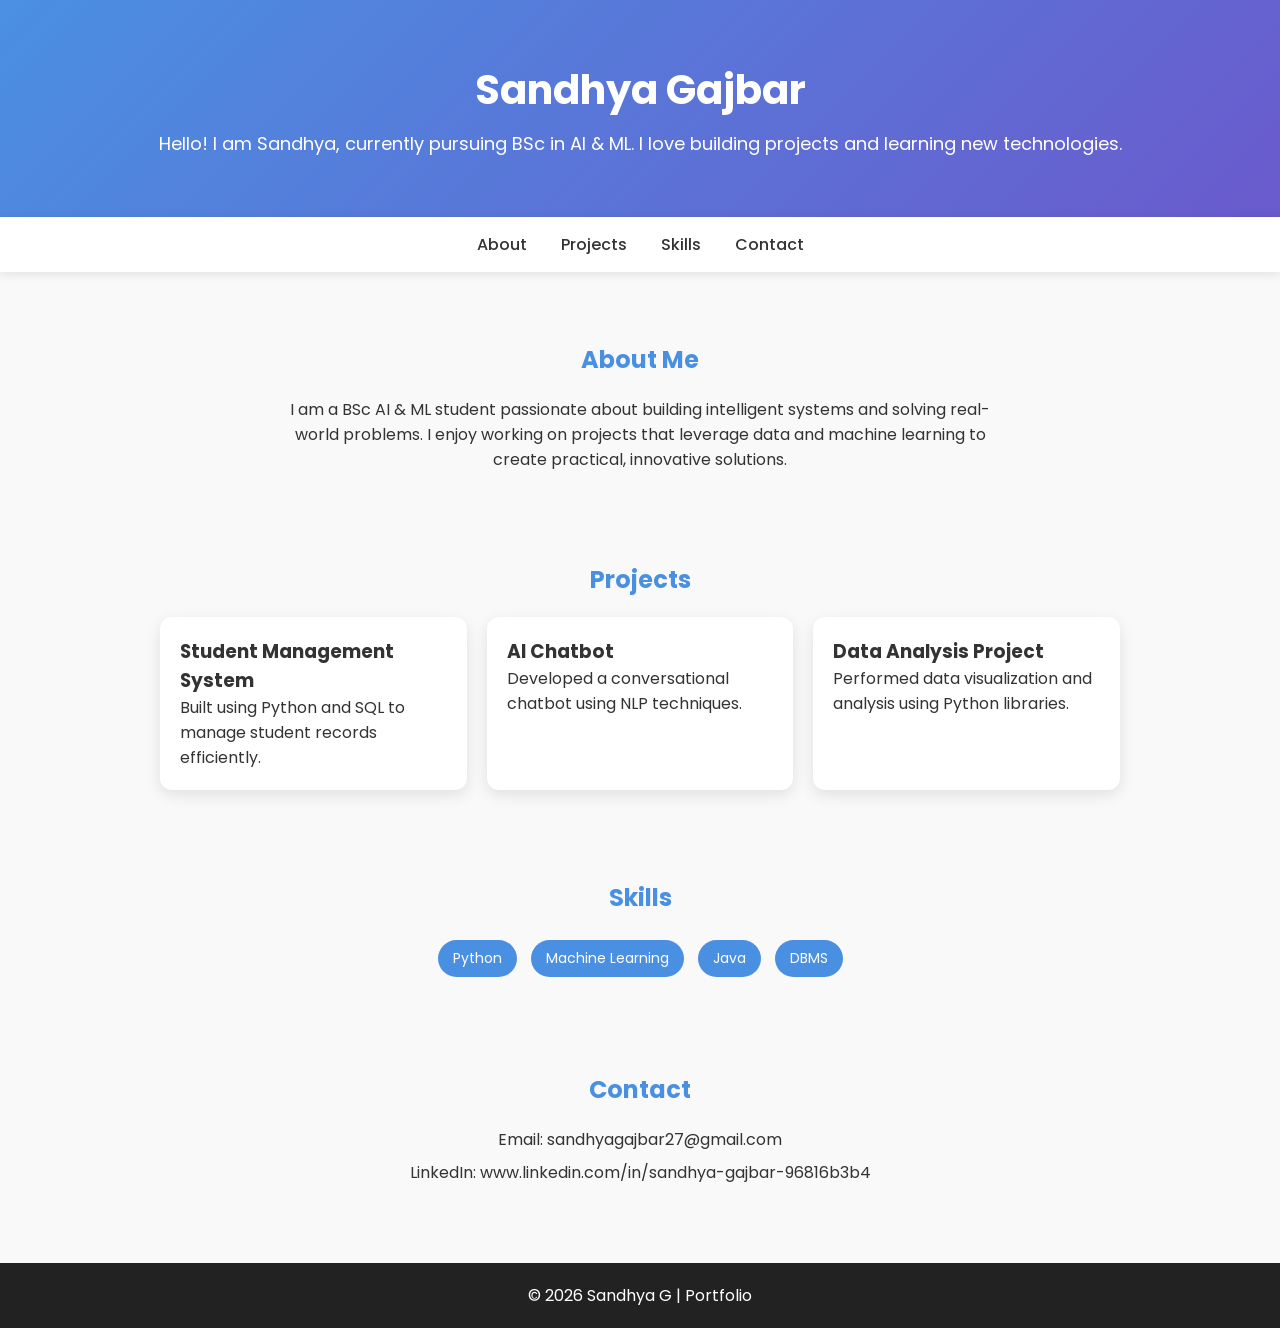
==== index.html @ dcdbf5dd "index.html" ====
<!DOCTYPE html>
<html lang="en">
<head>
    <meta charset="UTF-8">
    <title>Sandhya | AI & ML Portfolio</title>
    <meta name="viewport" content="width=device-width, initial-scale=1.0">

    <!-- Google Font -->
    <link href="https://fonts.googleapis.com/css2?family=Poppins:wght@300;400;600&display=swap" rel="stylesheet">

    <style>
        * {
            margin: 0;
            padding: 0;
            box-sizing: border-box;
        }

        body {
            font-family: 'Poppins', sans-serif;
            background: #f9f9f9;
            color: #333;
        }

        header {
            background: linear-gradient(135deg, #4a90e2, #6a5acd);
            color: white;
            text-align: center;
            padding: 60px 20px;
        }

        header h1 {
            font-size: 40px;
        }

        header p {
            margin-top: 10px;
            font-size: 18px;
        }

        nav {
            background: white;
            padding: 15px;
            text-align: center;
            box-shadow: 0 2px 10px rgba(0,0,0,0.1);
            position: sticky;
            top: 0;
        }

        nav a {
            margin: 0 15px;
            text-decoration: none;
            color: #333;
            font-weight: 500;
            transition: 0.3s;
        }

        nav a:hover {
            color: #4a90e2;
        }

        section {
            max-width: 1000px;
            margin: 50px auto;
            padding: 20px;
        }

        h2 {
            margin-bottom: 20px;
            text-align: center;
            color: #4a90e2;
        }

        .projects {
            display: grid;
            grid-template-columns: repeat(auto-fit, minmax(250px, 1fr));
            gap: 20px;
        }

        .card {
            background: white;
            padding: 20px;
            border-radius: 12px;
            box-shadow: 0 5px 15px rgba(0,0,0,0.1);
            transition: 0.3s;
        }

        .card:hover {
            transform: translateY(-8px);
        }

        ul {
            list-style: none;
            text-align: center;
        }

        ul li {
            display: inline-block;
            background: #4a90e2;
            color: white;
            padding: 8px 15px;
            margin: 5px;
            border-radius: 20px;
            font-size: 14px;
        }

        .contact p {
            text-align: center;
            margin: 8px 0;
        }

        footer {
            text-align: center;
            padding: 20px;
            background: #222;
            color: white;
            margin-top: 50px;
        }

        @media(max-width: 600px) {
            header h1 {
                font-size: 28px;
            }
        }

    </style>
</head>

<body>

<header>
    <h1>Sandhya Gajbar</h1>
    <p>Hello! I am Sandhya, currently pursuing BSc in AI & ML. 
       I love building projects and learning new technologies.</p>
</header>

<nav>
    <a href="#about">About</a>
    <a href="#projects">Projects</a>
    <a href="#skills">Skills</a>
    <a href="#contact">Contact</a>
</nav>

<section id="about">
    <h2>About Me</h2>
    <p style="text-align:center; max-width:700px; margin:auto;">
       I am a BSc AI & ML student passionate about building intelligent systems and solving real-world problems. I enjoy working on projects that leverage data and machine learning to create practical, innovative solutions.
    </p>
</section>

<section id="projects">
    <h2>Projects</h2>
    <div class="projects">
        <div class="card">
            <h3>Student Management System</h3>
            <p>Built using Python and SQL to manage student records efficiently.</p>
        </div>

        <div class="card">
            <h3>AI Chatbot</h3>
            <p>Developed a conversational chatbot using NLP techniques.</p>
        </div>

        <div class="card">
            <h3>Data Analysis Project</h3>
            <p>Performed data visualization and analysis using Python libraries.</p>
        </div>
    </div>
</section>

<section id="skills">
    <h2>Skills</h2>
    <ul>
        <li>Python</li>
        <li>Machine Learning</li>
        <li>Java</li>
        <li>DBMS</li>
    </ul>
</section>

<section id="contact" class="contact">
    <h2>Contact</h2>
    <p>Email: sandhyagajbar27@gmail.com</p>
    <p>LinkedIn: www.linkedin.com/in/sandhya-gajbar-96816b3b4</p>
</section>

<footer>
    <p>© 2026 Sandhya G | Portfolio</p>
</footer>

</body>
</html>
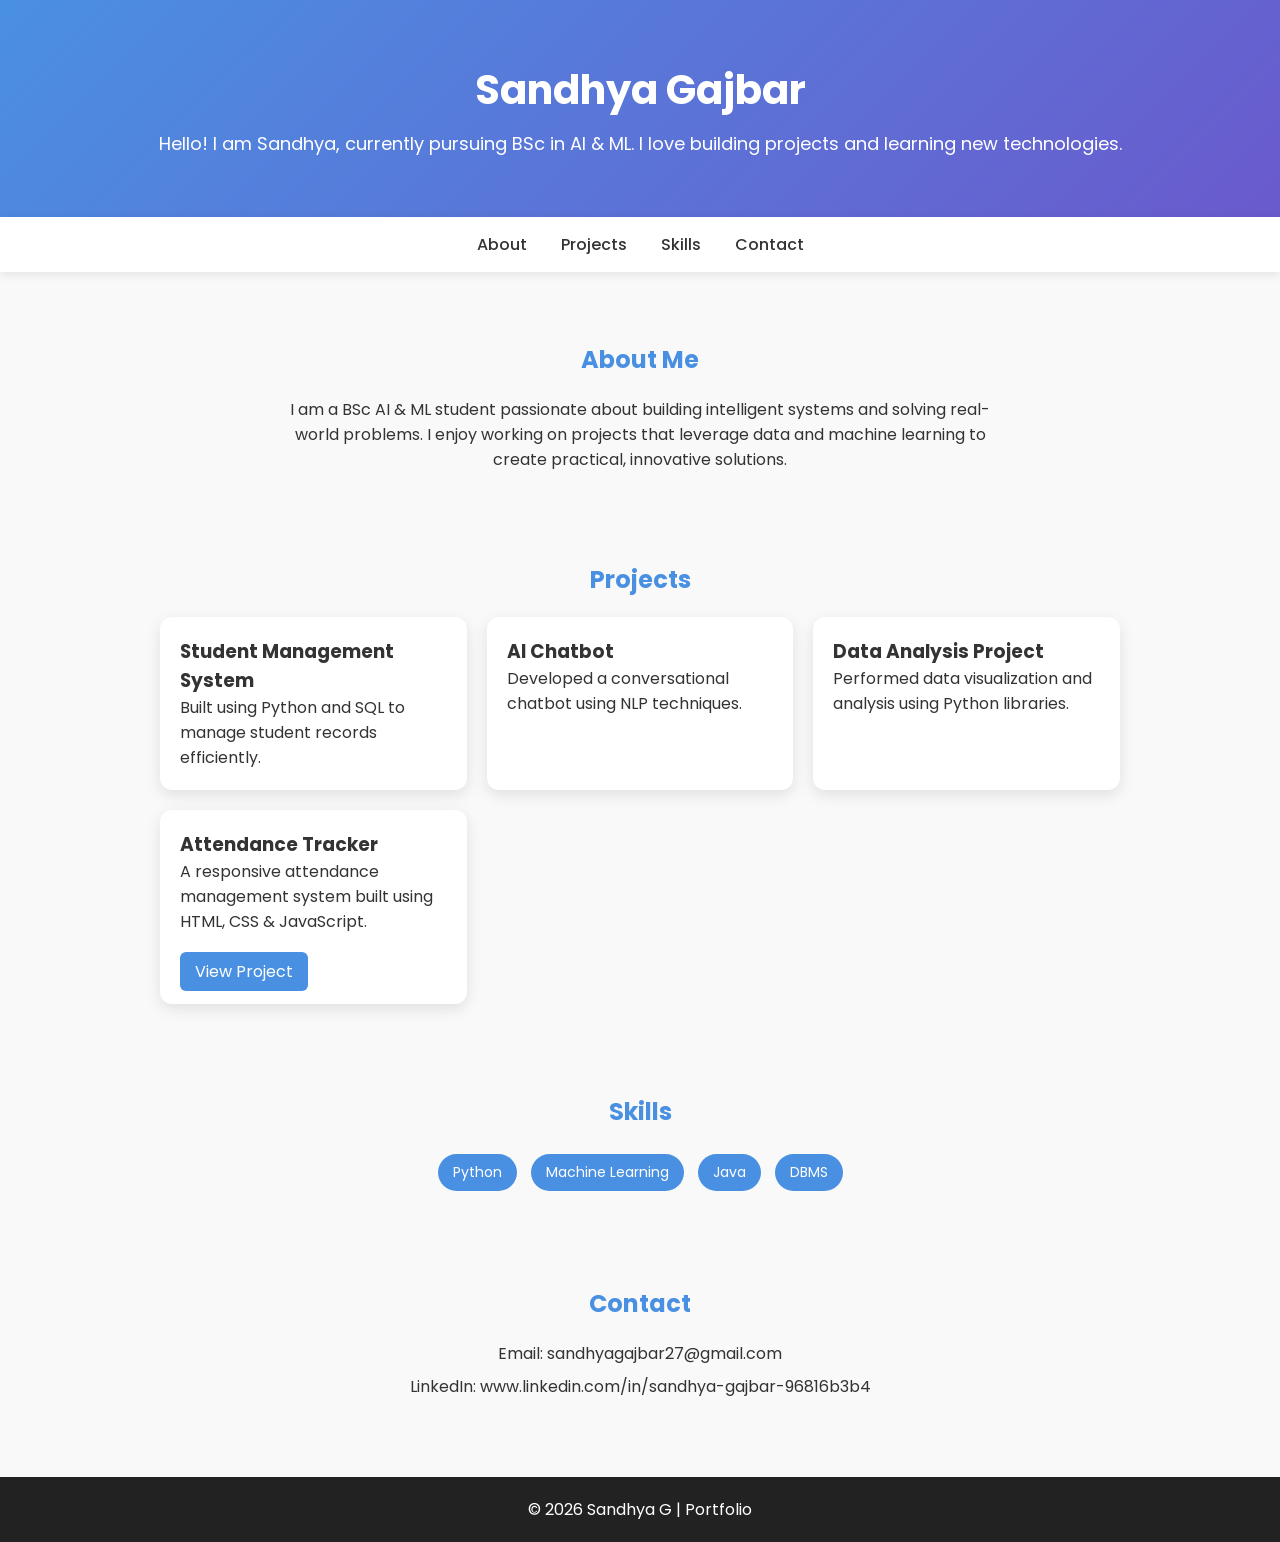
==== commit 85913fa1: "index.html" ====
--- a/index.html
+++ b/index.html
@@ -164,6 +164,16 @@
             <h3>Data Analysis Project</h3>
             <p>Performed data visualization and analysis using Python libraries.</p>
         </div>
+        
+        <div class="card">
+            <h3>Attendance Tracker</h3>
+            <p>A responsive attendance management system built using HTML, CSS & JavaScript.</p>
+            <br>
+            <a href="attendance.html" target="_blank"
+               style="text-decoration:none; color:white; background:#4a90e2; padding:8px 15px; border-radius:6px;">
+               View Project
+            </a>
+        </div>
     </div>
 </section>
 
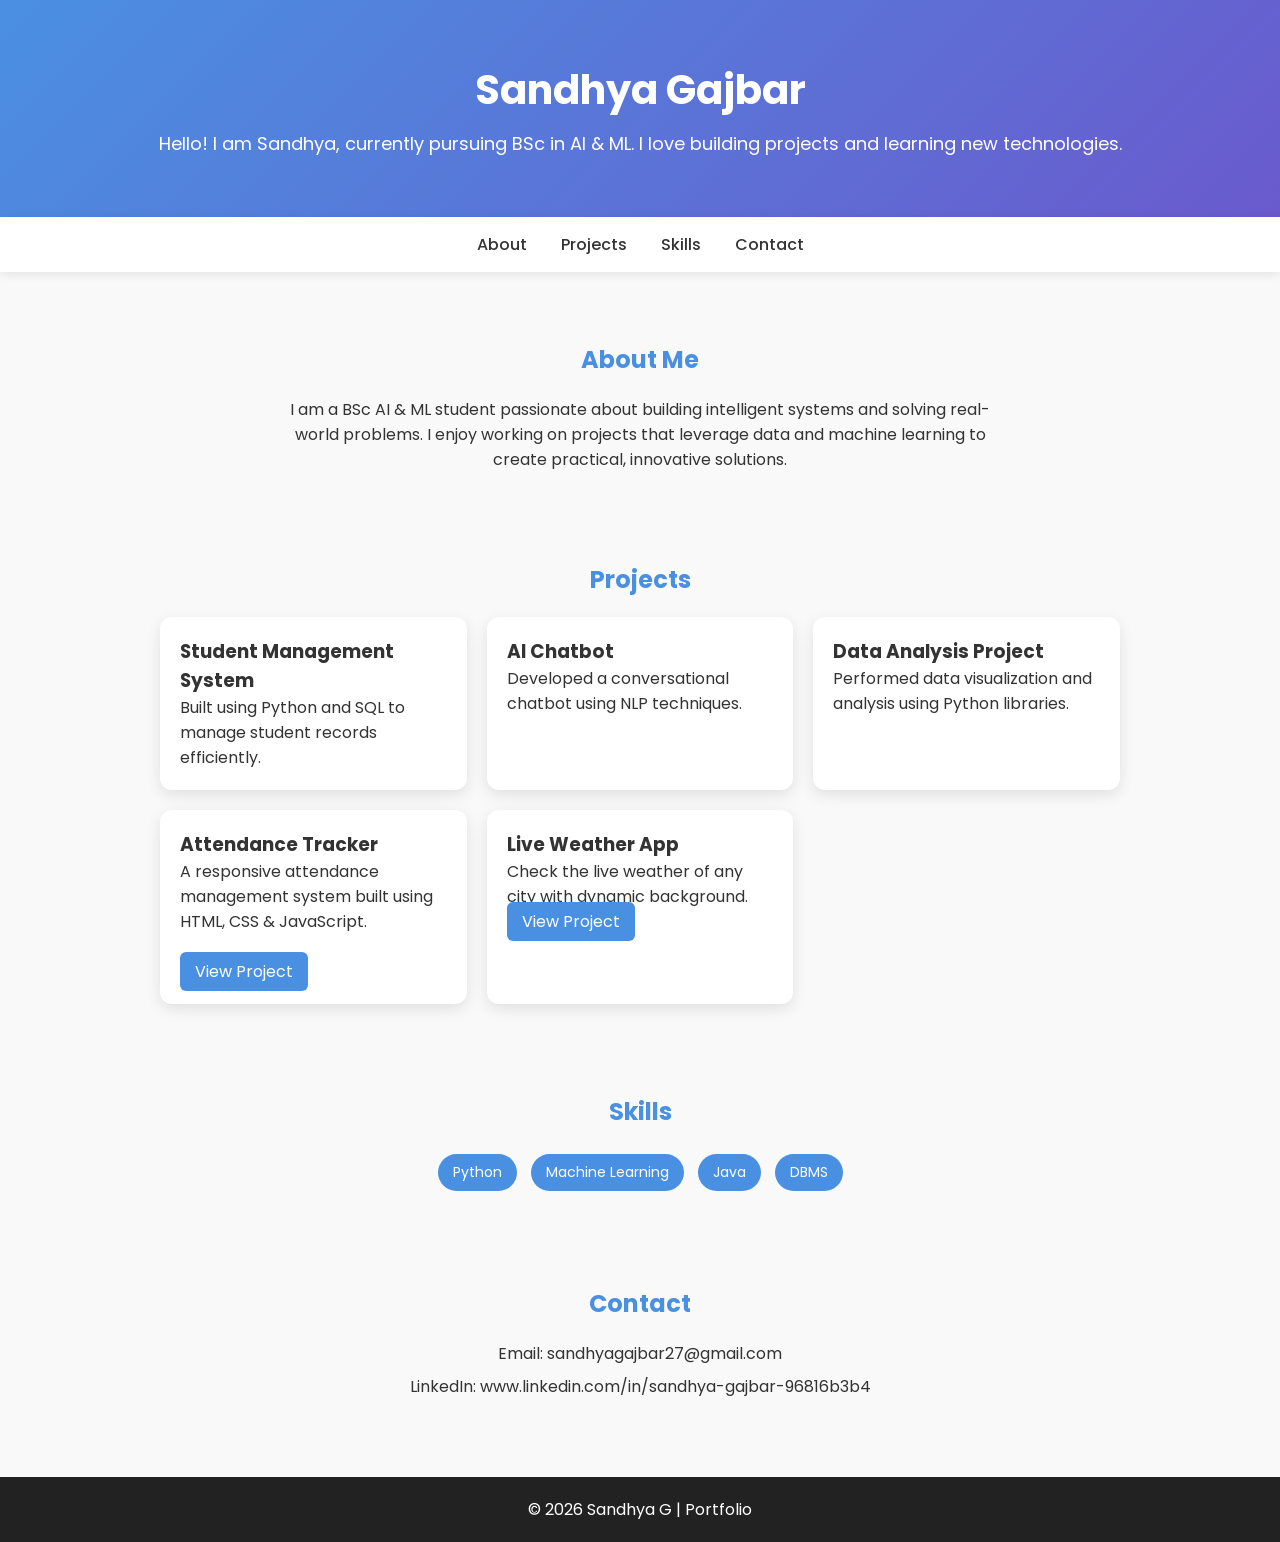
==== commit 7587a1a8: "Add 'Live Weather App' project section Added a new project 'Live Weather App' to showcase dynamic we" ====
--- a/index.html
+++ b/index.html
@@ -165,15 +165,24 @@
             <p>Performed data visualization and analysis using Python libraries.</p>
         </div>
         
-        <div class="card">
-            <h3>Attendance Tracker</h3>
-            <p>A responsive attendance management system built using HTML, CSS & JavaScript.</p>
-            <br>
-            <a href="attendance.html" target="_blank"
-               style="text-decoration:none; color:white; background:#4a90e2; padding:8px 15px; border-radius:6px;">
-               View Project
-            </a>
-        </div>
+      <div class="card">
+    <h3>Attendance Tracker</h3>
+    <p>A responsive attendance management system built using HTML, CSS & JavaScript.</p>
+    <br>
+    <a href="attendance.html" target="_blank"
+       style="text-decoration:none; color:white; background:#4a90e2; padding:8px 15px; border-radius:6px;">
+       View Project
+    </a>
+</div>
+        <div class="card">
+  <h3>Live Weather App</h3>
+  <p>Check the live weather of any city with dynamic background.</p>
+  <a href="weather-api-app/weather.html" target="_blank"
+     style="text-decoration:none; color:white; background:#4a90e2; padding:8px 15px; border-radius:6px;">
+     View Project
+  </a>
+</div>
+        
     </div>
 </section>
 
@@ -198,4 +207,7 @@
 </footer>
 
 </body>
-</html>+
+</html>
+
+
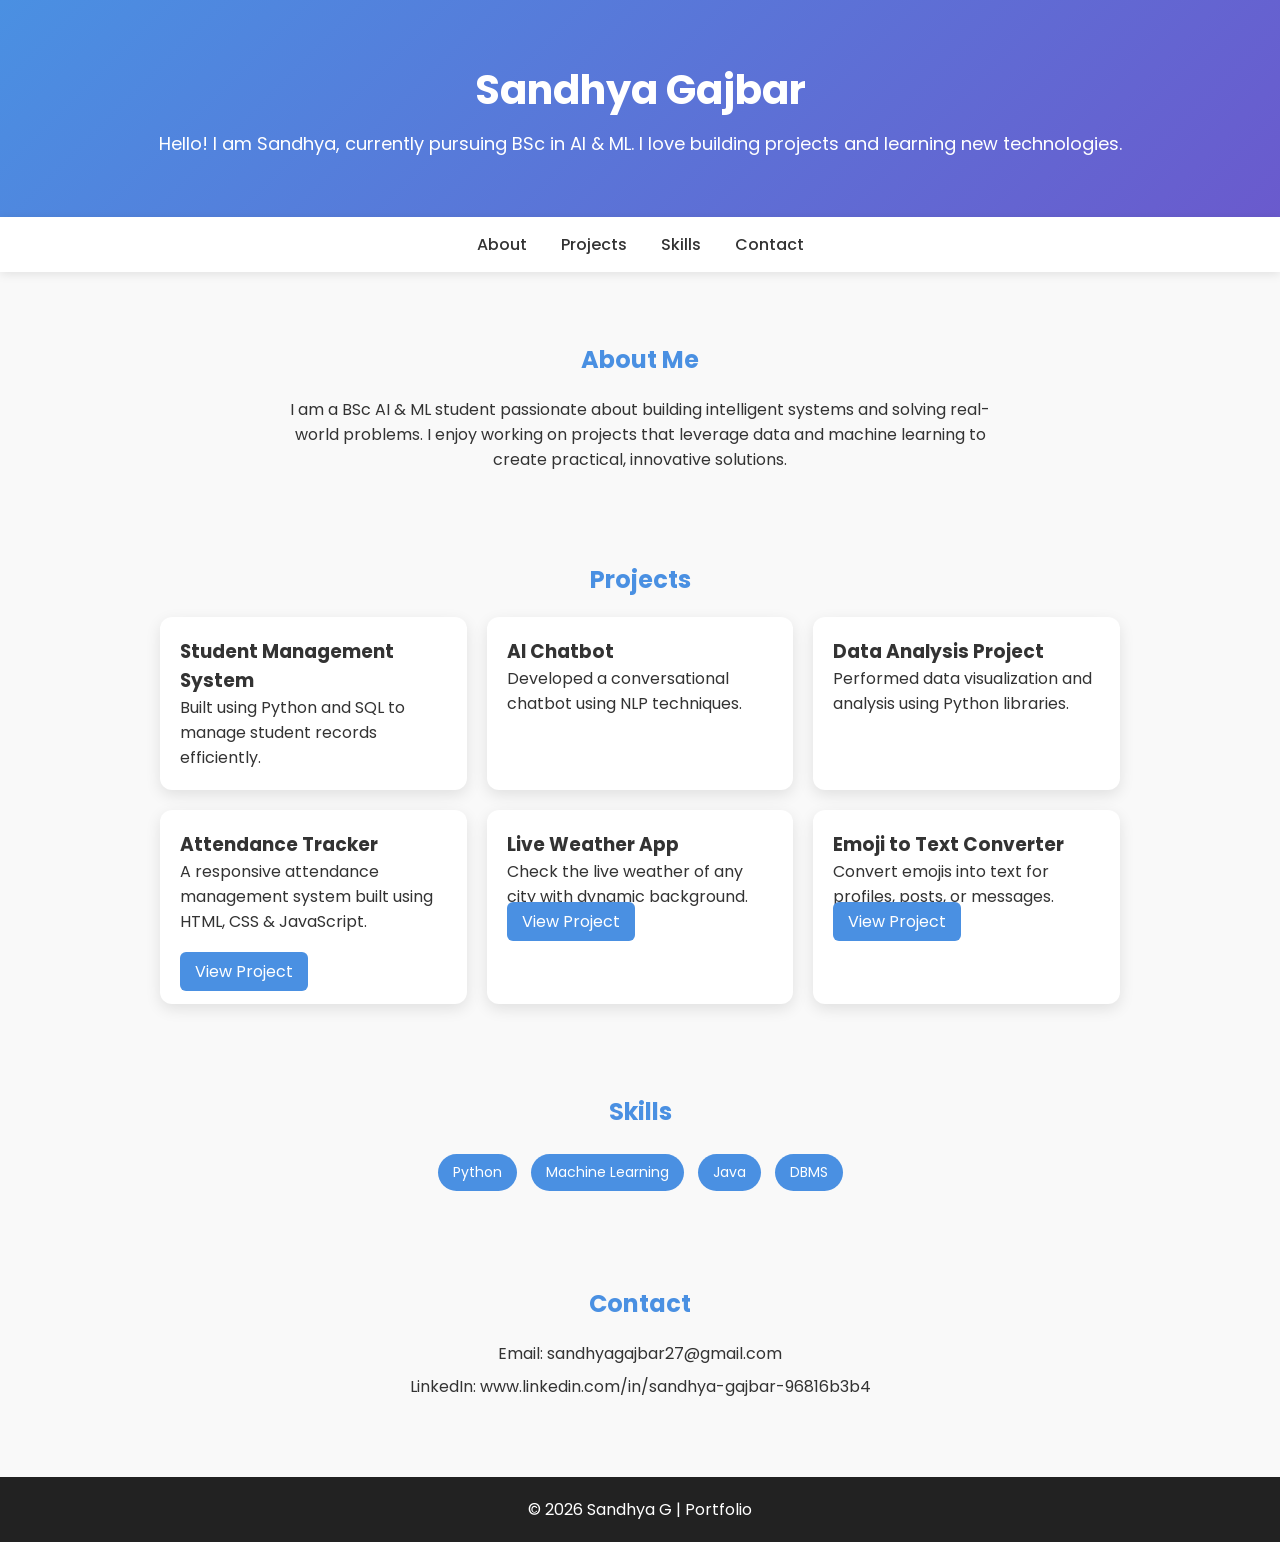
==== commit 69381bd8: "“Add Emoji to Text Converter project" Added new projects and updated existing content in the portfol" ====
--- a/index.html
+++ b/index.html
@@ -182,6 +182,14 @@
      View Project
   </a>
 </div>
+        <div class="card">
+  <h3>Emoji to Text Converter</h3>
+  <p>Convert emojis into text for profiles, posts, or messages.</p>
+  <a href="emoji-text-converter/index.html" target="_blank"
+     style="text-decoration:none; color:white; background:#4a90e2; padding:8px 15px; border-radius:6px;">
+     View Project
+  </a>
+</div>
         
     </div>
 </section>
@@ -211,3 +219,5 @@
 </html>
 
 
+
+
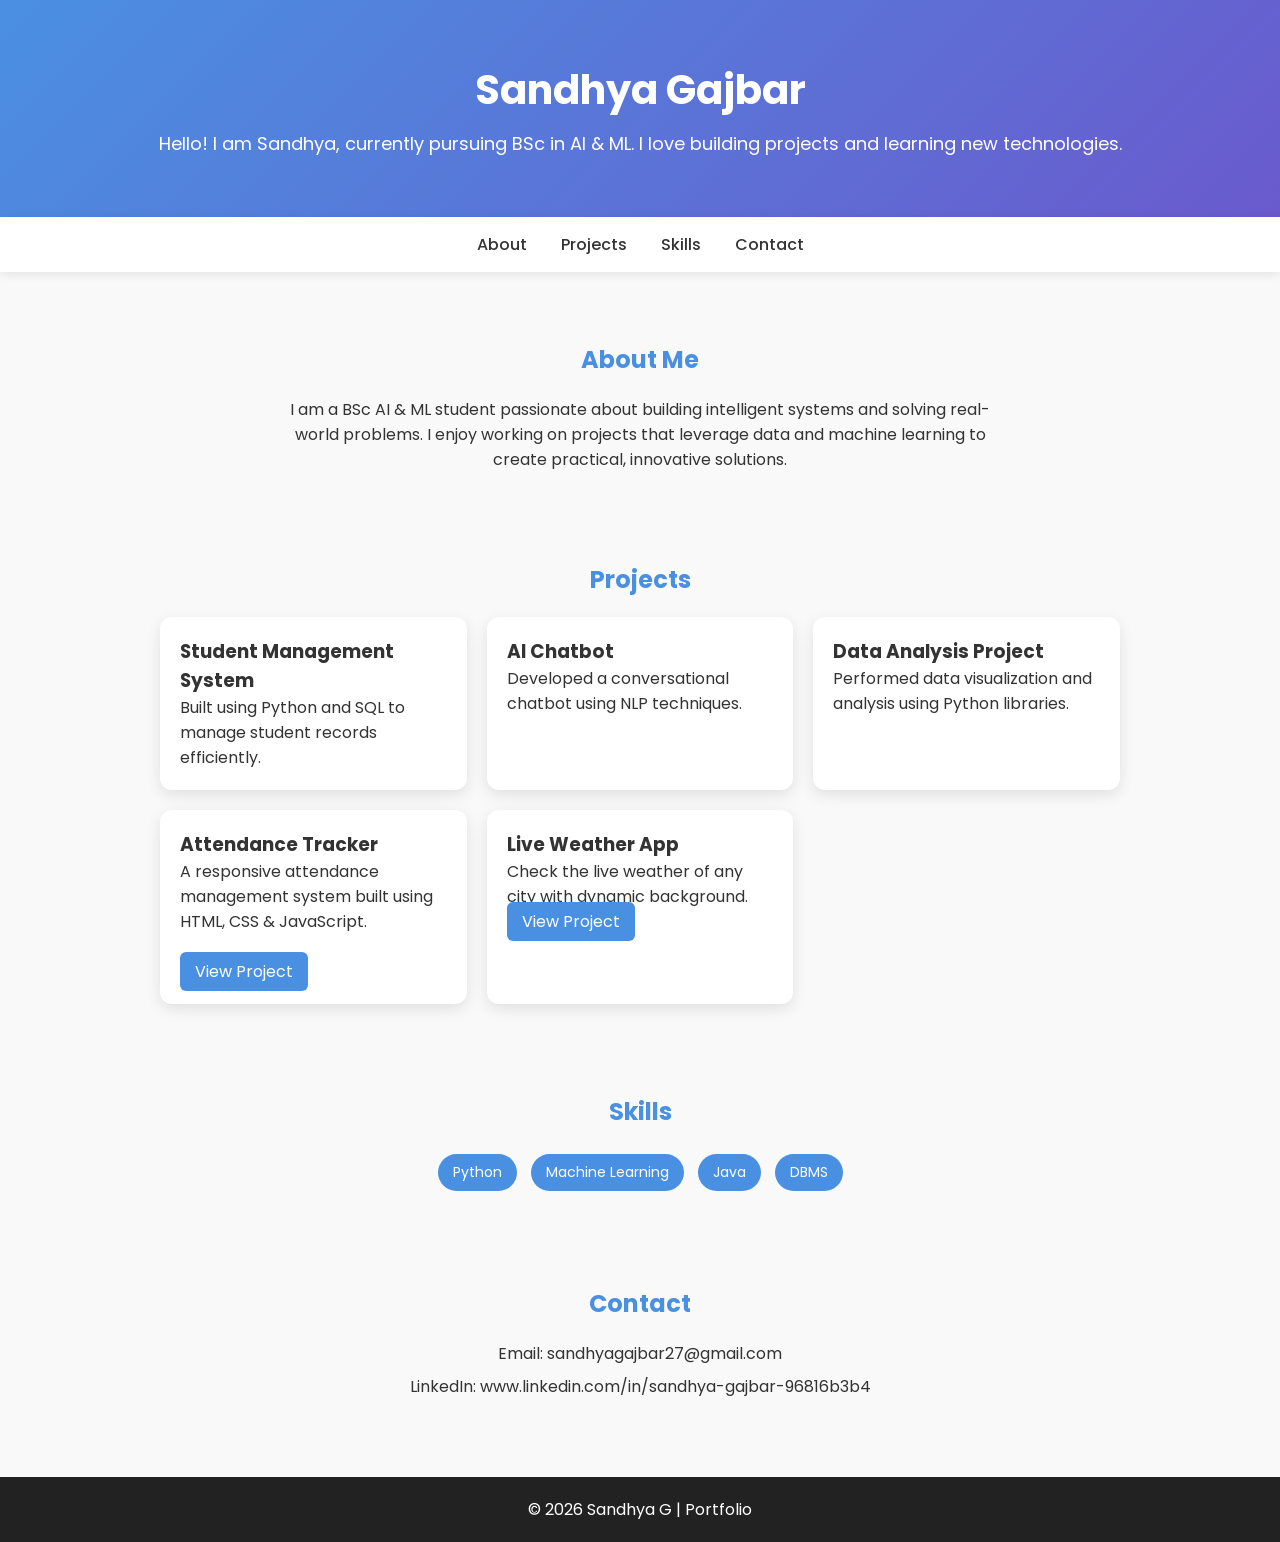
==== commit 8871469f: "Remove emoji to text converter project" ====
--- a/index.html
+++ b/index.html
@@ -182,16 +182,7 @@
      View Project
   </a>
 </div>
-        <div class="card">
-  <h3>Emoji to Text Converter</h3>
-  <p>Convert emojis into text for profiles, posts, or messages.</p>
-  <a href="emoji-text-converter/index.html" target="_blank"
-     style="text-decoration:none; color:white; background:#4a90e2; padding:8px 15px; border-radius:6px;">
-     View Project
-  </a>
-</div>
-        
-    </div>
+       
 </section>
 
 <section id="skills">
@@ -221,3 +212,4 @@
 
 
 
+
